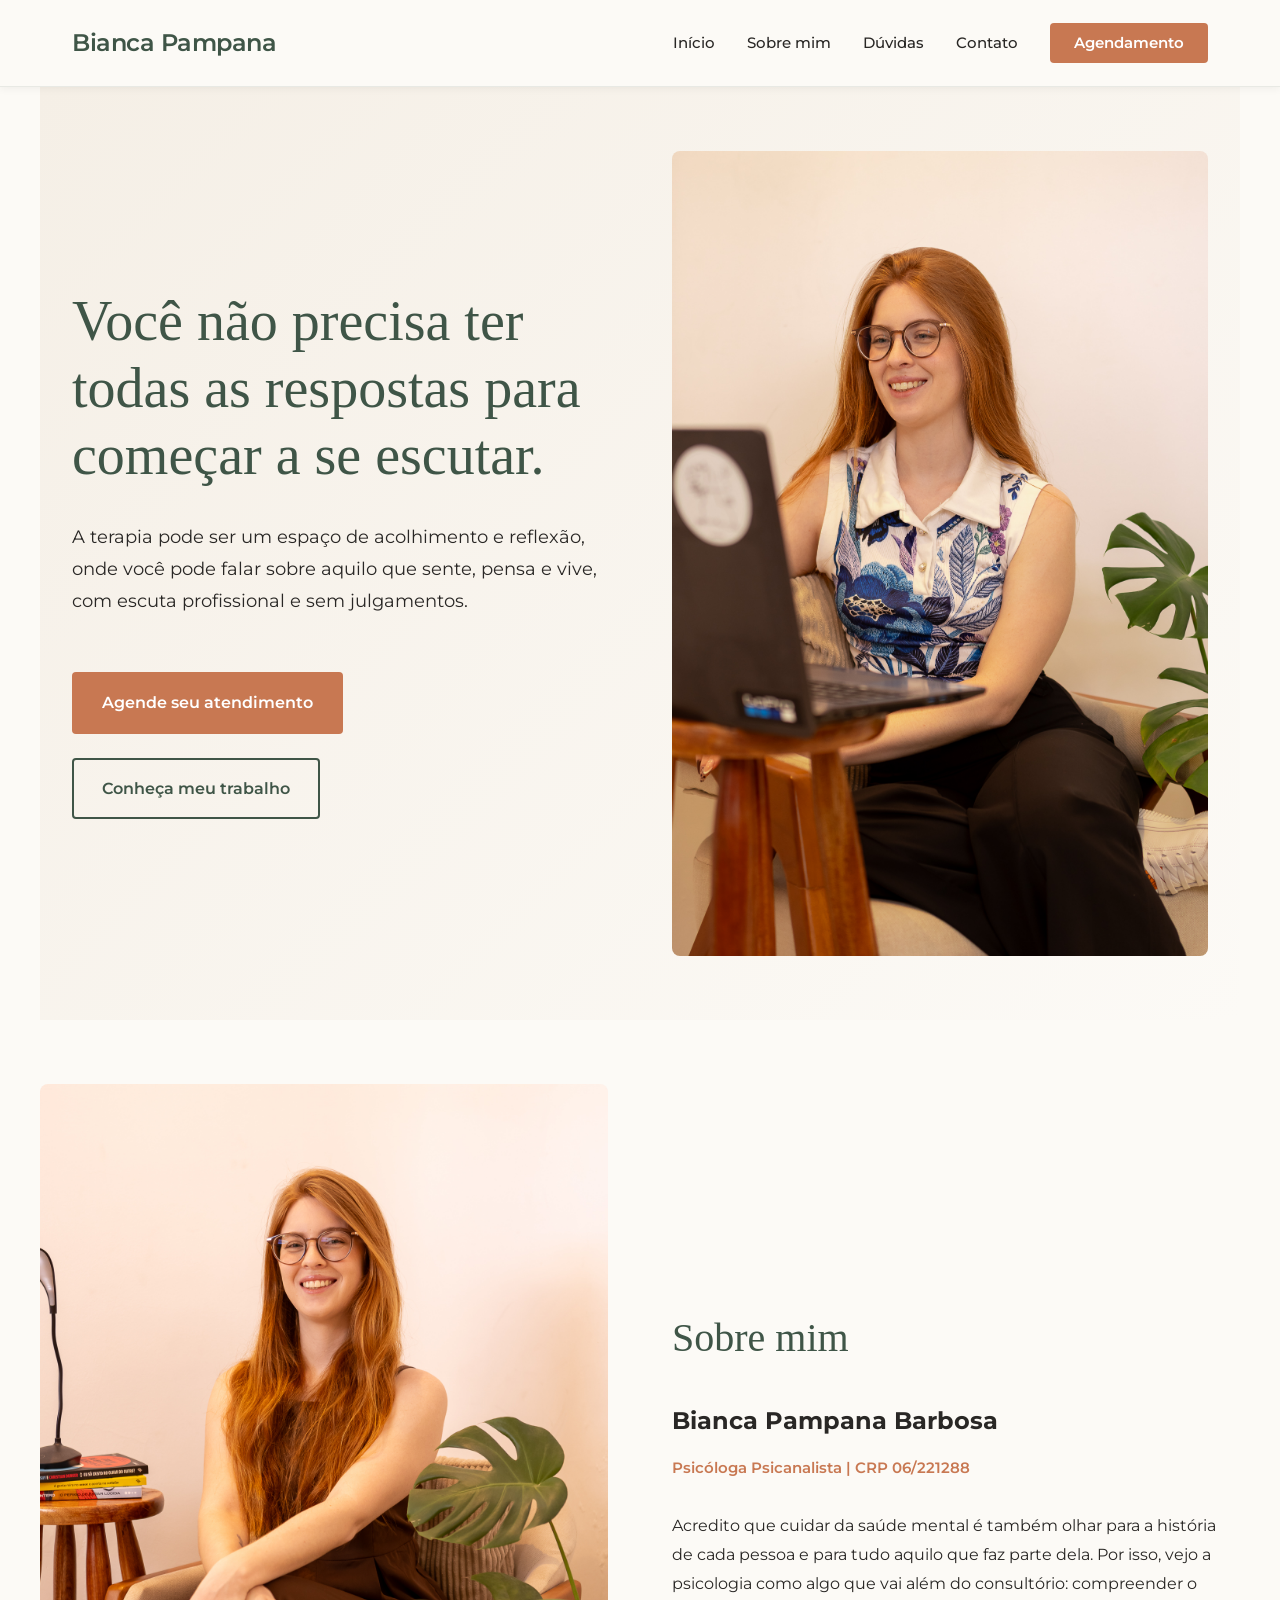
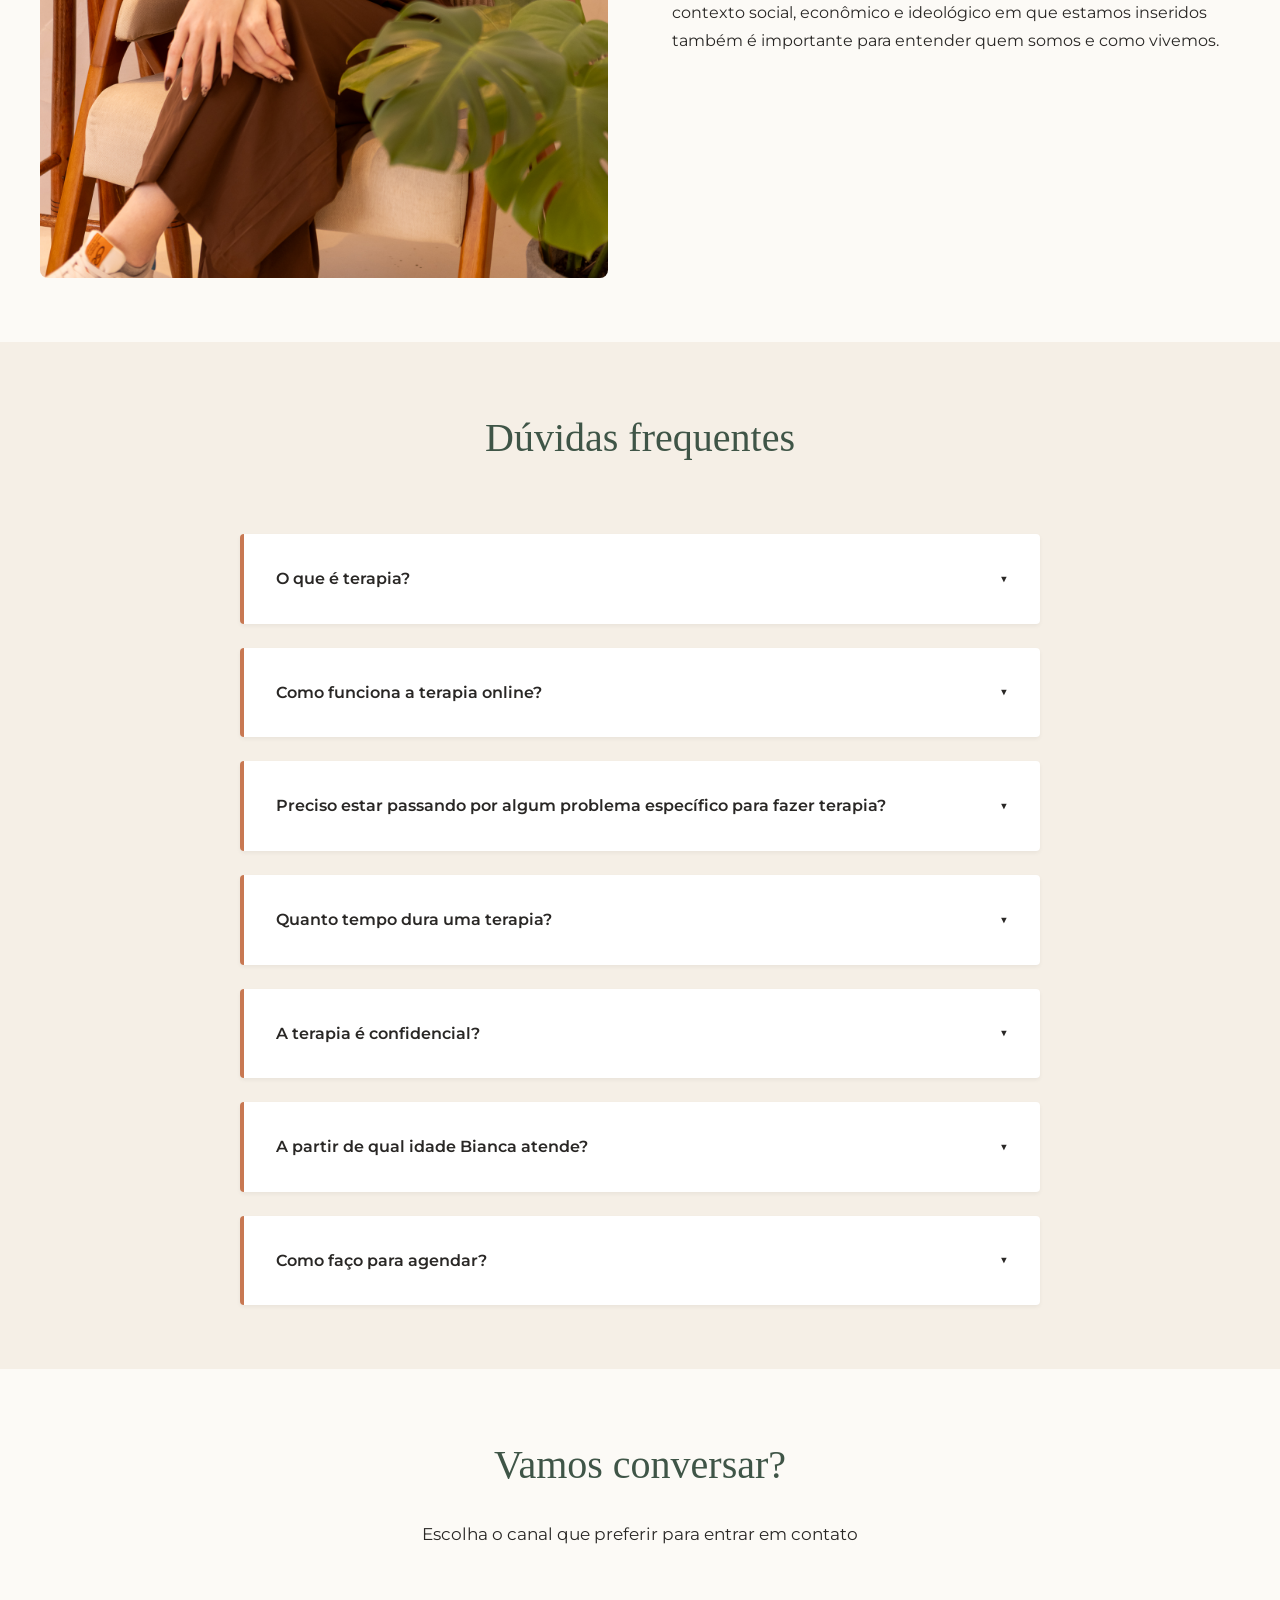
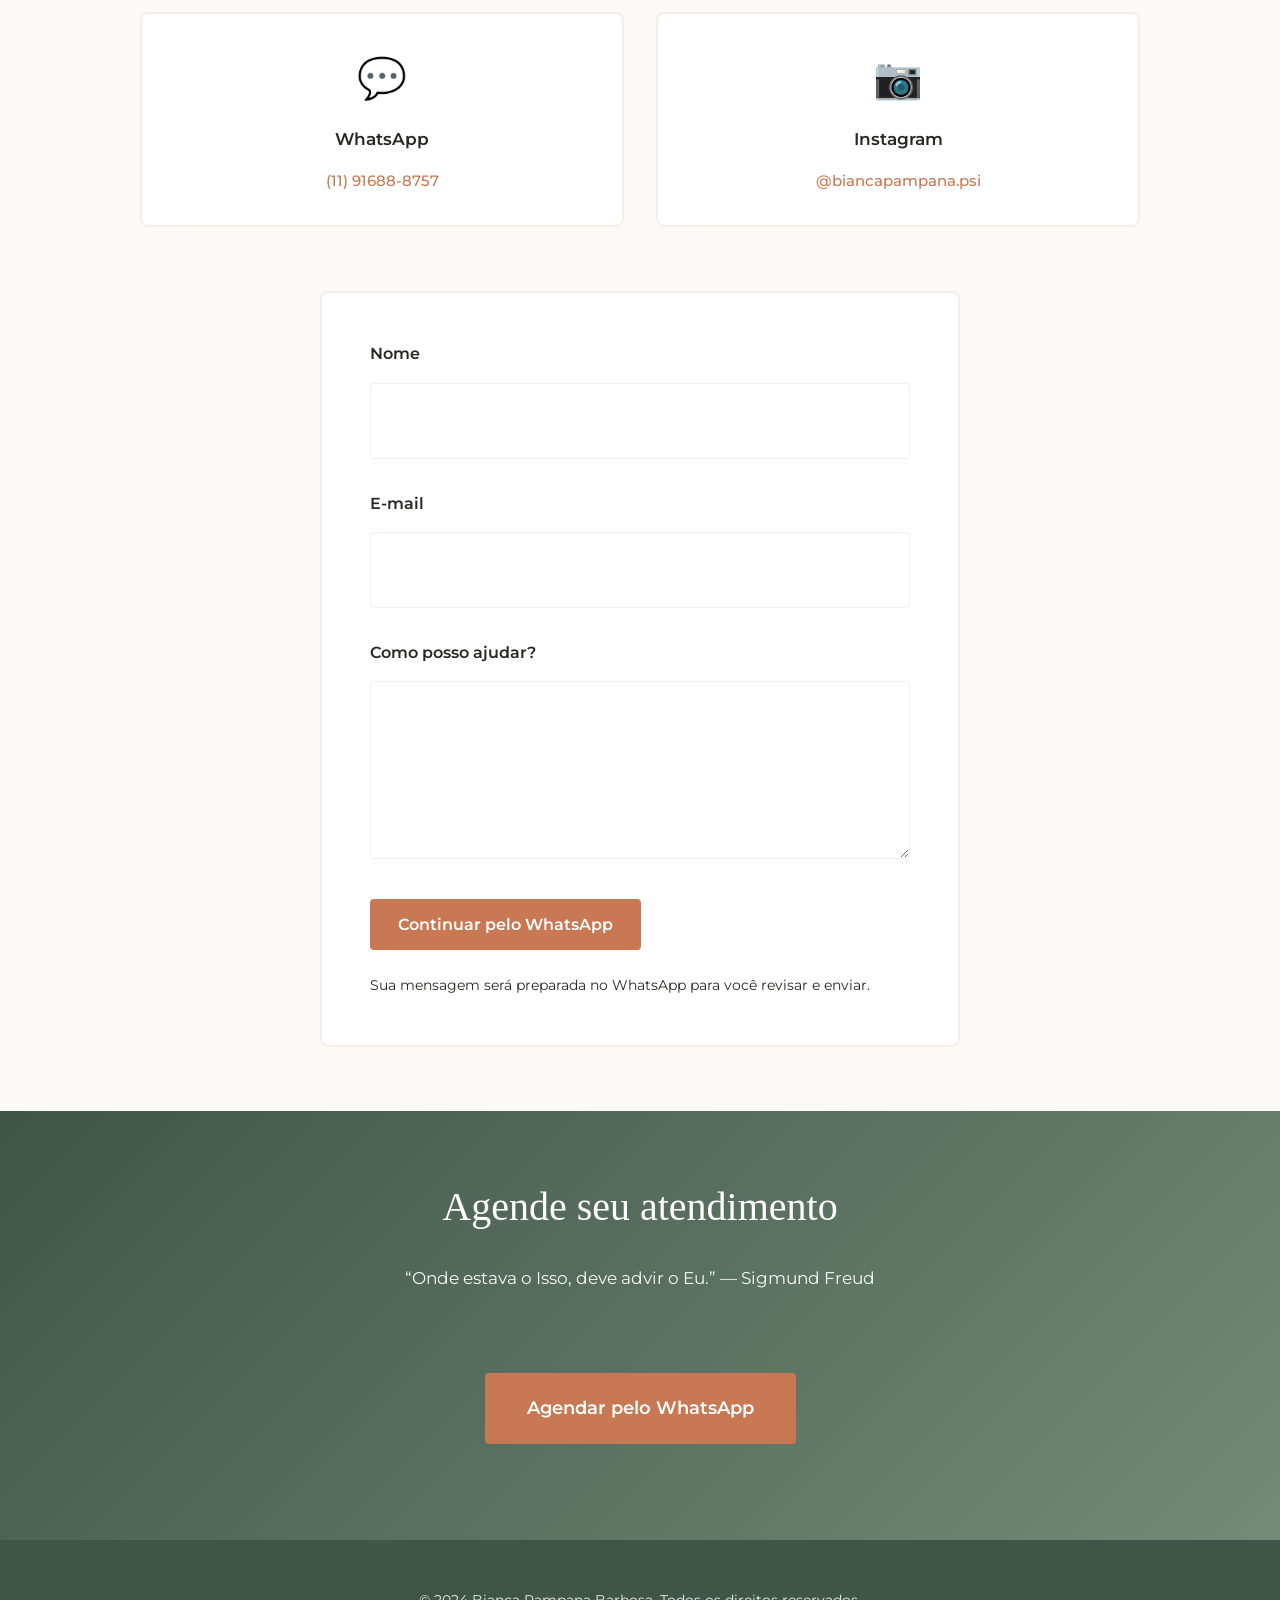
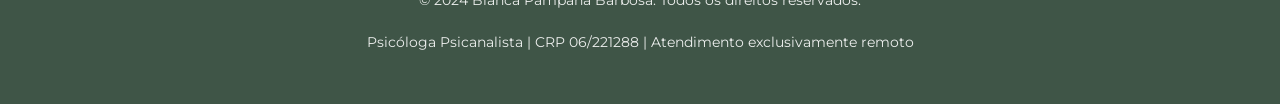
==== index.html @ 39159b58 "Coreção nome" ====
<!DOCTYPE html>
<html lang="pt-BR">
<head>
    <meta charset="UTF-8">
    <meta name="viewport" content="width=device-width, initial-scale=1.0">
    <title>Bianca Pampana - Psicóloga Psicanalista</title>
    <link href="https://fonts.googleapis.com/css2?family=Ananda+Personal+Use&family=Montserrat:wght@400;500;600;700&display=swap" rel="stylesheet">
    <link rel="stylesheet" href="estilo_v2.css">
</head>
<body>
    <header class="header">
        <nav class="navbar">
            <div class="nav-container">
                <div class="logo">
                    <span class="logo-text">Bianca Pampana</span>
                </div>
                <button class="menu-toggle" id="menuToggle" aria-label="Menu">
                    <span></span>
                    <span></span>
                    <span></span>
                </button>
                <ul class="nav-menu" id="navMenu">
                    <li><a href="#inicio" class="nav-link">Início</a></li>
                    <li><a href="#sobre" class="nav-link">Sobre mim</a></li>
                    <li><a href="#duvidas" class="nav-link">Dúvidas</a></li>
                    <li><a href="#contato" class="nav-link">Contato</a></li>
                    <li><a href="#agendamento" class="nav-link nav-link-cta">Agendamento</a></li>
                </ul>
            </div>
        </nav>
    </header>

    <main>
        <!-- Seção Home/Início -->
        <section id="inicio" class="hero">
            <div class="hero-content">
                <h1 class="hero-title">
                    Você não precisa ter todas as respostas para começar a se escutar.
                </h1>
                <p class="hero-subtitle">
                   A terapia pode ser um espaço de acolhimento e reflexão, onde você pode falar sobre aquilo que sente, pensa e vive, com escuta profissional e sem julgamentos.
                </p>
                <div class="hero-buttons">
                    <a href="#agendamento" class="btn btn-primary">Agende seu atendimento</a>
                    <a href="#sobre" class="btn btn-secondary">Conheça meu trabalho</a>
                </div>
            </div>
            <div class="hero-image">
                <img src="imagens/IMG_7908.jpg" alt="Bianca Pampana Barbosa sentada sorrindo" class="profile-photo">
            </div>
        </section>

        <!-- Seção Sobre Mim -->
        <section id="sobre" class="about">
            <div class="about-container">
                <div class="about-image">
                    <img src="imagens/IMG_7848.jpg" alt="Bianca Pampana Barbosa" class="profile-photo">
                </div>
                <div class="about-content">
                    <h2>Sobre mim</h2>
                    <div class="about-header">
                        <h3>Bianca Pampana Barbosa</h3>
                        <p class="about-subtitle">Psicóloga Psicanalista | CRP 06/221288</p>
                    </div>
                    <p class="about-description">
                        Acredito que cuidar da saúde mental é também olhar para a história de cada pessoa e para tudo aquilo que faz parte dela. Por isso, vejo a psicologia como algo que vai além do consultório: compreender o contexto social, econômico e ideológico em que estamos inseridos também é importante para entender quem somos e como vivemos.
                    </p>
                </div>
            </div>
        </section>

        <!-- Seção Dúvidas Frequentes -->
        <section id="duvidas" class="faq">
            <div class="faq-container">
                <h2>Dúvidas frequentes</h2>
                <div class="faq-content">
                    <details class="faq-item">
                        <summary>O que é terapia?</summary>
                        <p> A terapia é um espaço de escuta, acolhimento e reflexão, onde você pode falar sobre seus pensamentos, sentimentos, experiências e questões que fazem parte da sua vida.

Por meio do diálogo com um profissional de psicologia, é possível olhar para essas questões com mais atenção, compreender diferentes aspectos da própria história e construir novas formas de lidar com aquilo que está sendo vivido.  </p>
                    </details>

                    <details class="faq-item">
                        <summary>Como funciona a terapia online?</summary>
                        <p> As sessões são realizadas de maneira individual e por meio de atendimento online, proporcionando praticidade e privacidade para quem busca iniciar ou dar continuidade ao acompanhamento psicológico.</p>
                    </details>

                    <details class="faq-item">
                        <summary>Preciso estar passando por algum problema específico para fazer terapia?</summary>
                        <p>  Não. Você não precisa estar passando por um problema específico para procurar terapia.

Às vezes, sentimos que algo não está bem, mas nem sempre conseguimos explicar exatamente o que é. Em outros momentos, podemos simplesmente querer entender melhor nossos sentimentos, pensamentos, relações ou algumas situações que fazem parte da nossa vida.  </p>
                    </details>

                    <details class="faq-item">
                        <summary>Quanto tempo dura uma terapia?</summary>
                        <p> Cada sessão de atendimento psicológico tem duração média de 50 minutos. Esse tempo pode variar de acordo com as necessidades do atendimento e com o processo terapêutico de cada pessoa. </p>
                    </details>

                    <details class="faq-item">
                        <summary>A terapia é confidencial?</summary>
                        <p> Sim. A terapia é um espaço de escuta e acolhimento protegido pelo sigilo profissional. As informações compartilhadas durante os atendimentos são mantidas em confidencialidade, conforme as normas éticas da Psicologia. </p>
                    </details>

                    <details class="faq-item">
                        <summary>A partir de qual idade Bianca atende?</summary>
                        <p> O atendimento é destinado a adolescentes e adultos entre 13 e 60 anos, respeitando as necessidades, experiências e particularidades de cada pessoa.   </p>
                    </details>

                    <details class="faq-item">
                        <summary>Como faço para agendar?</summary>
                        <p>  Se você deseja iniciar o acompanhamento psicológico ou tirar alguma dúvida, o primeiro contato pode ser feito de forma simples pelos canais disponíveis:

WhatsApp: para informações e agendamento de consultas.

Instagram: um espaço para conhecer mais sobre o trabalho da profissional e entrar em contato por mensagem.

E-mail: canal disponível para dúvidas e orientações sobre o atendimento. </p>
                    </details>
                </div>
            </div>
        </section>

        <!-- Seção Contato -->
        <section id="contato" class="contact">
            <div class="contact-container">
                <h2>Vamos conversar?</h2>
                <p class="contact-subtitle">Escolha o canal que preferir para entrar em contato</p>
                <div class="contact-channels">
                    <a href="https://wa.me/5511916888757" class="contact-btn whatsapp" target="_blank" rel="noopener noreferrer">
                        <span class="channel-icon">💬</span>
                        <span class="channel-label">WhatsApp</span>
                        <span class="channel-info">(11) 91688-8757</span>
                    </a>
                    <a href="https://www.instagram.com/biancapampana.psi?utm_source=ig_web_button_share_sheet&igsi=ZDNlZDc0MzIxNw==" class="contact-btn instagram" target="_blank" rel="noopener noreferrer">
                        <span class="channel-icon">📷</span>
                        <span class="channel-label">Instagram</span>
                        <span class="channel-info">@biancapampana.psi</span>
                    </a>
                </div>
                <form id="form-contato" class="contact-form">
                    <div class="contact-form-field">
                        <label for="nome-contato">Nome</label>
                        <input type="text" id="nome-contato" name="nome" autocomplete="name" required>
                    </div>
                    <div class="contact-form-field">
                        <label for="email-contato">E-mail</label>
                        <input type="email" id="email-contato" name="email" autocomplete="email" required>
                    </div>
                    <div class="contact-form-field">
                        <label for="mensagem-contato">Como posso ajudar?</label>
                        <textarea id="mensagem-contato" name="mensagem" rows="5" required></textarea>
                    </div>
                    <button type="submit" class="btn btn-primary">Continuar pelo WhatsApp</button>
                    <p class="contact-form-note">Sua mensagem será preparada no WhatsApp para você revisar e enviar.</p>
                </form>
            </div>
        </section>

        <!-- Seção Agendamento -->
        <section id="agendamento" class="booking">
            <div class="booking-container">
                <h2>Agende seu atendimento</h2>
                <p class="booking-text">
                  “Onde estava o Isso, deve advir o Eu.”

— Sigmund Freud
                </p>
                <a href="https://wa.me/5511916888757" class="btn btn-primary btn-large" target="_blank" rel="noopener noreferrer">
                    Agendar pelo WhatsApp
                </a>
               
            </div>
        </section>
    </main>

    <footer class="footer">
        <div class="footer-content">
            <p>&copy; 2024 Bianca Pampana Barbosa. 
                Todos os direitos reservados.</p>
            <p>Psicóloga Psicanalista | CRP 06/221288 | Atendimento exclusivamente remoto</p>
        </div>
    </footer>

    <script>
        // Menu toggle para mobile
        const menuToggle = document.getElementById('menuToggle');
        const navMenu = document.getElementById('navMenu');

        menuToggle.addEventListener('click', function() {
            navMenu.classList.toggle('active');
            this.classList.toggle('active');
        });

        // Fechar menu ao clicar em um link
        const navLinks = document.querySelectorAll('.nav-link');
        navLinks.forEach(link => {
            link.addEventListener('click', function() {
                navMenu.classList.remove('active');
                menuToggle.classList.remove('active');
            });
        });

        document.getElementById('form-contato').addEventListener('submit', function(event) {
            event.preventDefault();
            const formData = new FormData(this);
            const message = `Olá, meu nome é ${formData.get('nome')}. Meu e-mail é ${formData.get('email')}.\n\n${formData.get('mensagem')}`;
            window.open(`https://wa.me/5511916888757?text=${encodeURIComponent(message)}`, '_blank', 'noopener,noreferrer');
        });

        // Smooth scroll
        document.querySelectorAll('a[href^="#"]').forEach(anchor => {
            anchor.addEventListener('click', function (e) {
                e.preventDefault();
                const target = document.querySelector(this.getAttribute('href'));
                if (target) {
                    target.scrollIntoView({
                        behavior: 'smooth',
                        block: 'start'
                    });
                }
            });
        });
    </script>
</body>
</html>
---- estilo_v2.css ----
/* ===================================
   VARIÁVEIS DE COR E TIPOGRAFIA
   =================================== */

:root {
    /* Cores da paleta */
    --color-green-dark: #3F5547;
    --color-green-light: #758B78;
    --color-brown: #6B4F3A;
    --color-terracota: #C87852;
    --color-cream: #F5EFE6;
    --color-off-white: #FCFAF6;
    --color-text-dark: #292725;

    /* Tipografia */
    --font-display: 'Ananda Personal Use', cursive;
    --font-body: 'Montserrat', sans-serif;

    /* Espaçamento */
    --spacing-xs: 0.5rem;
    --spacing-sm: 1rem;
    --spacing-md: 1.5rem;
    --spacing-lg: 2rem;
    --spacing-xl: 3rem;
    --spacing-2xl: 4rem;

    /* Breakpoints */
    --mobile: 480px;
    --tablet: 768px;
    --desktop: 1024px;
}

/* ===================================
   RESET E BASE
   =================================== */

* {
    margin: 0;
    padding: 0;
    box-sizing: border-box;
}

html {
    scroll-behavior: smooth;
}

body {
    font-family: var(--font-body);
    color: var(--color-text-dark);
    background-color: var(--color-off-white);
    line-height: 1.6;
}

/* ===================================
   HEADER E NAVEGAÇÃO
   =================================== */

.header {
    position: sticky;
    top: 0;
    z-index: 1000;
    background-color: var(--color-off-white);
    border-bottom: 1px solid rgba(63, 85, 71, 0.1);
    box-shadow: 0 2px 8px rgba(0, 0, 0, 0.05);
}

.navbar {
    padding: var(--spacing-md) 0;
}

.nav-container {
    max-width: 1200px;
    margin: 0 auto;
    padding: 0 var(--spacing-lg);
    display: flex;
    justify-content: space-between;
    align-items: center;
}

.logo {
    flex-shrink: 0;
}

.logo-text {
    font-size: 1.5rem;
    font-weight: 600;
    color: var(--color-green-dark);
    font-family: var(--font-body);
    letter-spacing: -0.5px;
}

.nav-menu {
    display: flex;
    list-style: none;
    gap: var(--spacing-lg);
    align-items: center;
}

.nav-link {
    text-decoration: none;
    color: var(--color-text-dark);
    font-size: 0.95rem;
    font-weight: 500;
    transition: color 0.3s ease;
    position: relative;
}

.nav-link:hover {
    color: var(--color-terracota);
}

.nav-link::after {
    content: '';
    position: absolute;
    bottom: -4px;
    left: 0;
    width: 0;
    height: 2px;
    background-color: var(--color-terracota);
    transition: width 0.3s ease;
}

.nav-link:hover::after {
    width: 100%;
}

.nav-link-cta {
    background-color: var(--color-terracota);
    color: white;
    padding: 0.65rem 1.5rem;
    border-radius: 4px;
    font-weight: 600;
}

.nav-link-cta:hover {
    color: white;
    background-color: #B86940;
}

.nav-link-cta::after {
    display: none;
}

.menu-toggle {
    display: none;
    flex-direction: column;
    background: none;
    border: none;
    cursor: pointer;
    padding: var(--spacing-sm);
}

.menu-toggle span {
    width: 25px;
    height: 3px;
    background-color: var(--color-text-dark);
    margin: 4px 0;
    transition: all 0.3s ease;
    border-radius: 2px;
}

/* ===================================
   RESPONSIVO MOBILE
   =================================== */

@media (max-width: 768px) {
    .menu-toggle {
        display: flex;
    }

    .menu-toggle.active span:nth-child(1) {
        transform: rotate(45deg) translate(8px, 8px);
    }

    .menu-toggle.active span:nth-child(2) {
        opacity: 0;
    }

    .menu-toggle.active span:nth-child(3) {
        transform: rotate(-45deg) translate(7px, -7px);
    }

    .nav-menu {
        position: absolute;
        top: 60px;
        left: 0;
        right: 0;
        flex-direction: column;
        background-color: var(--color-off-white);
        border-bottom: 1px solid rgba(63, 85, 71, 0.1);
        gap: 0;
        max-height: 0;
        overflow: hidden;
        transition: max-height 0.3s ease;
    }

    .nav-menu.active {
        max-height: 300px;
    }

    .nav-menu li {
        width: 100%;
    }

    .nav-link {
        display: block;
        padding: var(--spacing-md) var(--spacing-lg);
        border-bottom: 1px solid rgba(63, 85, 71, 0.05);
    }

    .nav-link-cta {
        margin: var(--spacing-md) var(--spacing-lg);
        text-align: center;
    }
}

/* ===================================
   MAIN E SEÇÕES
   =================================== */

main {
    overflow-x: hidden;
}

section {
    scroll-margin-top: 70px;
}

/* ===================================
   SEÇÃO HERO
   =================================== */

.hero {
    background: linear-gradient(135deg, var(--color-cream) 0%, var(--color-off-white) 100%);
    padding: var(--spacing-2xl) var(--spacing-lg);
    max-width: 1200px;
    margin: 0 auto;
    display: grid;
    grid-template-columns: 1fr 1fr;
    gap: var(--spacing-2xl);
    align-items: center;
    min-height: 600px;
}

.hero-content {
    display: flex;
    flex-direction: column;
    gap: var(--spacing-lg);
}

.hero-title {
    font-family: var(--font-display);
    font-size: 3.5rem;
    color: var(--color-green-dark);
    line-height: 1.2;
    font-weight: 400;
}

.hero-subtitle {
    font-size: 1.1rem;
    color: var(--color-text-dark);
    line-height: 1.8;
}

.hero-buttons {
    display: flex;
    gap: var(--spacing-md);
    flex-wrap: wrap;
    margin-top: var(--spacing-md);
}

.hero-image {
    display: flex;
    align-items: center;
    justify-content: center;
    background-color: var(--color-cream);
    border-radius: 8px;
    min-height: 400px;
    overflow: hidden;
}

.profile-photo {
    width: 100%;
    height: 100%;
    object-fit: cover;
}

/* ===================================
   BOTÕES
   =================================== */

.btn {
    display: inline-block;
    padding: 1rem 1.75rem;
    text-decoration: none;
    border-radius: 4px;
    font-weight: 600;
    transition: all 0.3s ease;
    border: 2px solid transparent;
    text-align: center;
    cursor: pointer;
    font-size: 1rem;
    font-family: var(--font-body);
}

.btn-primary {
    background-color: var(--color-terracota);
    color: white;
}

.btn-primary:hover {
    background-color: #B86940;
    transform: translateY(-2px);
}

.btn-secondary {
    background-color: transparent;
    color: var(--color-green-dark);
    border-color: var(--color-green-dark);
}

.btn-secondary:hover {
    background-color: var(--color-green-dark);
    color: white;
}

.btn-large {
    padding: 1.2rem 2.5rem;
    font-size: 1.1rem;
}

/* ===================================
   SEÇÃO SOBRE MIM
   =================================== */

.about {
    padding: var(--spacing-2xl) var(--spacing-lg);
    background-color: var(--color-off-white);
}

.about-container {
    max-width: 1200px;
    margin: 0 auto;
    display: grid;
    grid-template-columns: 1fr 1fr;
    gap: var(--spacing-2xl);
    align-items: center;
}

.about-image {
    display: flex;
    align-items: center;
    justify-content: center;
    background-color: var(--color-cream);
    border-radius: 8px;
    min-height: 350px;
    overflow: hidden;
}

.about-content h2 {
    font-family: var(--font-display);
    font-size: 2.5rem;
    color: var(--color-green-dark);
    margin-bottom: var(--spacing-lg);
    font-weight: 400;
}

.about-header {
    margin-bottom: var(--spacing-lg);
}

.about-header h3 {
    font-size: 1.5rem;
    color: var(--color-text-dark);
    margin-bottom: var(--spacing-sm);
}

.about-subtitle {
    color: var(--color-terracota);
    font-weight: 600;
    font-size: 0.95rem;
}

.about-description {
    color: var(--color-text-dark);
    line-height: 1.8;
    font-size: 1rem;
}

/* ===================================
   SEÇÃO FAQ
   =================================== */

.faq {
    padding: var(--spacing-2xl) var(--spacing-lg);
    background-color: var(--color-cream);
}

.faq-container {
    max-width: 800px;
    margin: 0 auto;
}

.faq-container h2 {
    font-family: var(--font-display);
    font-size: 2.5rem;
    color: var(--color-green-dark);
    margin-bottom: var(--spacing-2xl);
    text-align: center;
    font-weight: 400;
}

.faq-content {
    display: flex;
    flex-direction: column;
    gap: var(--spacing-md);
}

.faq-item {
    background-color: white;
    border-left: 4px solid var(--color-terracota);
    border-radius: 4px;
    overflow: hidden;
    box-shadow: 0 2px 4px rgba(0, 0, 0, 0.05);
}

.faq-item summary {
    padding: var(--spacing-lg);
    cursor: pointer;
    font-weight: 600;
    color: var(--color-text-dark);
    display: flex;
    justify-content: space-between;
    align-items: center;
    transition: background-color 0.3s ease;
}

.faq-item summary:hover {
    background-color: var(--color-cream);
}

.faq-item summary::after {
    content: '▼';
    font-size: 0.8rem;
    transition: transform 0.3s ease;
}

.faq-item[open] summary::after {
    transform: rotate(180deg);
}

.faq-item p {
    padding: 0 var(--spacing-lg) var(--spacing-lg);
    color: var(--color-text-dark);
    line-height: 1.8;
}

/* ===================================
   SEÇÃO CONTATO
   =================================== */

.contact {
    padding: var(--spacing-2xl) var(--spacing-lg);
    background-color: var(--color-off-white);
}

.contact-container {
    max-width: 1000px;
    margin: 0 auto;
    text-align: center;
}

.contact-container h2 {
    font-family: var(--font-display);
    font-size: 2.5rem;
    color: var(--color-green-dark);
    margin-bottom: var(--spacing-md);
    font-weight: 400;
}

.contact-subtitle {
    font-size: 1.05rem;
    color: var(--color-text-dark);
    margin-bottom: var(--spacing-2xl);
}

.contact-channels {
    display: grid;
    grid-template-columns: repeat(auto-fit, minmax(250px, 1fr));
    gap: var(--spacing-lg);
    margin-top: var(--spacing-xl);
}

.contact-btn {
    background-color: white;
    border: 2px solid var(--color-cream);
    padding: var(--spacing-lg);
    border-radius: 8px;
    text-decoration: none;
    display: flex;
    flex-direction: column;
    gap: var(--spacing-sm);
    align-items: center;
    transition: all 0.3s ease;
}

.contact-btn:hover {
    border-color: var(--color-terracota);
    transform: translateY(-4px);
    box-shadow: 0 8px 16px rgba(200, 120, 82, 0.1);
}

.channel-icon {
    font-size: 2.5rem;
}

.channel-label {
    font-weight: 600;
    color: var(--color-text-dark);
    font-size: 1.05rem;
}

.channel-info {
    color: var(--color-terracota);
    font-weight: 500;
    font-size: 0.95rem;
}

.contact-form {
    max-width: 640px;
    margin: var(--spacing-2xl) auto 0;
    padding: var(--spacing-xl);
    background-color: white;
    border: 2px solid var(--color-cream);
    border-radius: 8px;
    text-align: left;
}

.contact-form-field {
    margin-bottom: var(--spacing-lg);
}

.contact-form-field label {
    display: block;
    margin-bottom: var(--spacing-sm);
    color: var(--color-text-dark);
    font-weight: 600;
}

.contact-form-field input,
.contact-form-field textarea {
    width: 100%;
    padding: var(--spacing-md);
    border: 1px solid var(--color-cream);
    border-radius: 4px;
    color: var(--color-text-dark);
    font: inherit;
}

.contact-form-field textarea {
    resize: vertical;
}

.contact-form-field input:focus,
.contact-form-field textarea:focus {
    outline: 2px solid var(--color-terracota);
    outline-offset: 2px;
}

.contact-form .btn {
    border: 0;
    cursor: pointer;
}

.contact-form-note {
    margin-top: var(--spacing-md);
    color: var(--color-text-dark);
    font-size: 0.9rem;
}

/* ===================================
   SEÇÃO AGENDAMENTO
   =================================== */

.booking {
    padding: var(--spacing-2xl) var(--spacing-lg);
    background: linear-gradient(135deg, var(--color-green-dark) 0%, var(--color-green-light) 100%);
    color: white;
}

.booking-container {
    max-width: 800px;
    margin: 0 auto;
    text-align: center;
}

.booking-container h2 {
    font-family: var(--font-display);
    font-size: 2.5rem;
    color: white;
    margin-bottom: var(--spacing-md);
    font-weight: 400;
}

.booking-text {
    font-size: 1.05rem;
    color: rgba(255, 255, 255, 0.95);
    margin-bottom: var(--spacing-xl);
    line-height: 1.8;
}

.booking-container .btn-primary {
    margin: var(--spacing-lg) 0;
}

.booking-channels {
    margin-top: var(--spacing-2xl);
    padding-top: var(--spacing-xl);
    border-top: 1px solid rgba(255, 255, 255, 0.2);
}

.booking-channels h3 {
    font-size: 0.95rem;
    color: rgba(255, 255, 255, 0.85);
    margin-bottom: var(--spacing-lg);
    text-transform: uppercase;
    letter-spacing: 1px;
}

.booking-contacts {
    display: flex;
    flex-direction: column;
    gap: var(--spacing-md);
}

.booking-contacts a {
    color: white;
    text-decoration: none;
    font-weight: 500;
    transition: opacity 0.3s ease;
}

.booking-contacts a:hover {
    opacity: 0.8;
    text-decoration: underline;
}

/* ===================================
   FOOTER
   =================================== */

.footer {
    background-color: var(--color-green-dark);
    color: white;
    padding: var(--spacing-xl) var(--spacing-lg);
}

.footer-content {
    max-width: 1200px;
    margin: 0 auto;
    text-align: center;
}

.footer-content p {
    font-size: 0.9rem;
    line-height: 1.8;
    opacity: 0.9;
}

.footer-content p + p {
    margin-top: var(--spacing-sm);
}

/* ===================================
   RESPONSIVIDADE
   =================================== */

@media (max-width: 768px) {
    :root {
        --spacing-2xl: 2.5rem;
        --spacing-xl: 1.5rem;
    }

    .hero {
        grid-template-columns: 1fr;
        min-height: auto;
        gap: var(--spacing-lg);
        padding: var(--spacing-xl) var(--spacing-md);
    }

    .hero-title {
        font-size: 2rem;
    }

    .hero-image {
        min-height: 300px;
        order: -1;
    }

    .hero-buttons {
        flex-direction: column;
    }

    .btn {
        width: 100%;
    }

    .about-container {
        grid-template-columns: 1fr;
        gap: var(--spacing-lg);
    }

    .about-image {
        order: -1;
        min-height: 300px;
    }

    .about-content h2 {
        font-size: 2rem;
    }

    .contact-channels {
        grid-template-columns: 1fr;
    }

    .hero-title,
    .about-content h2,
    .faq-container h2,
    .contact-container h2,
    .booking-container h2 {
        font-size: 2rem;
    }

    .faq {
        padding: var(--spacing-xl) var(--spacing-md);
    }

    .contact {
        padding: var(--spacing-xl) var(--spacing-md);
    }

    .booking {
        padding: var(--spacing-xl) var(--spacing-md);
    }

    .nav-container {
        padding: 0 var(--spacing-md);
    }
}

@media (max-width: 480px) {
    .hero-title {
        font-size: 1.75rem;
    }

    .about-content h2,
    .faq-container h2,
    .contact-container h2,
    .booking-container h2 {
        font-size: 1.5rem;
    }

    .hero-subtitle,
    .booking-text,
    .contact-subtitle {
        font-size: 1rem;
    }

    .faq-item summary {
        padding: var(--spacing-md);
    }

    .faq-item p {
        padding: 0 var(--spacing-md) var(--spacing-md);
    }

    .contact-btn {
        padding: var(--spacing-md);
    }

    .channel-icon {
        font-size: 2rem;
    }
}
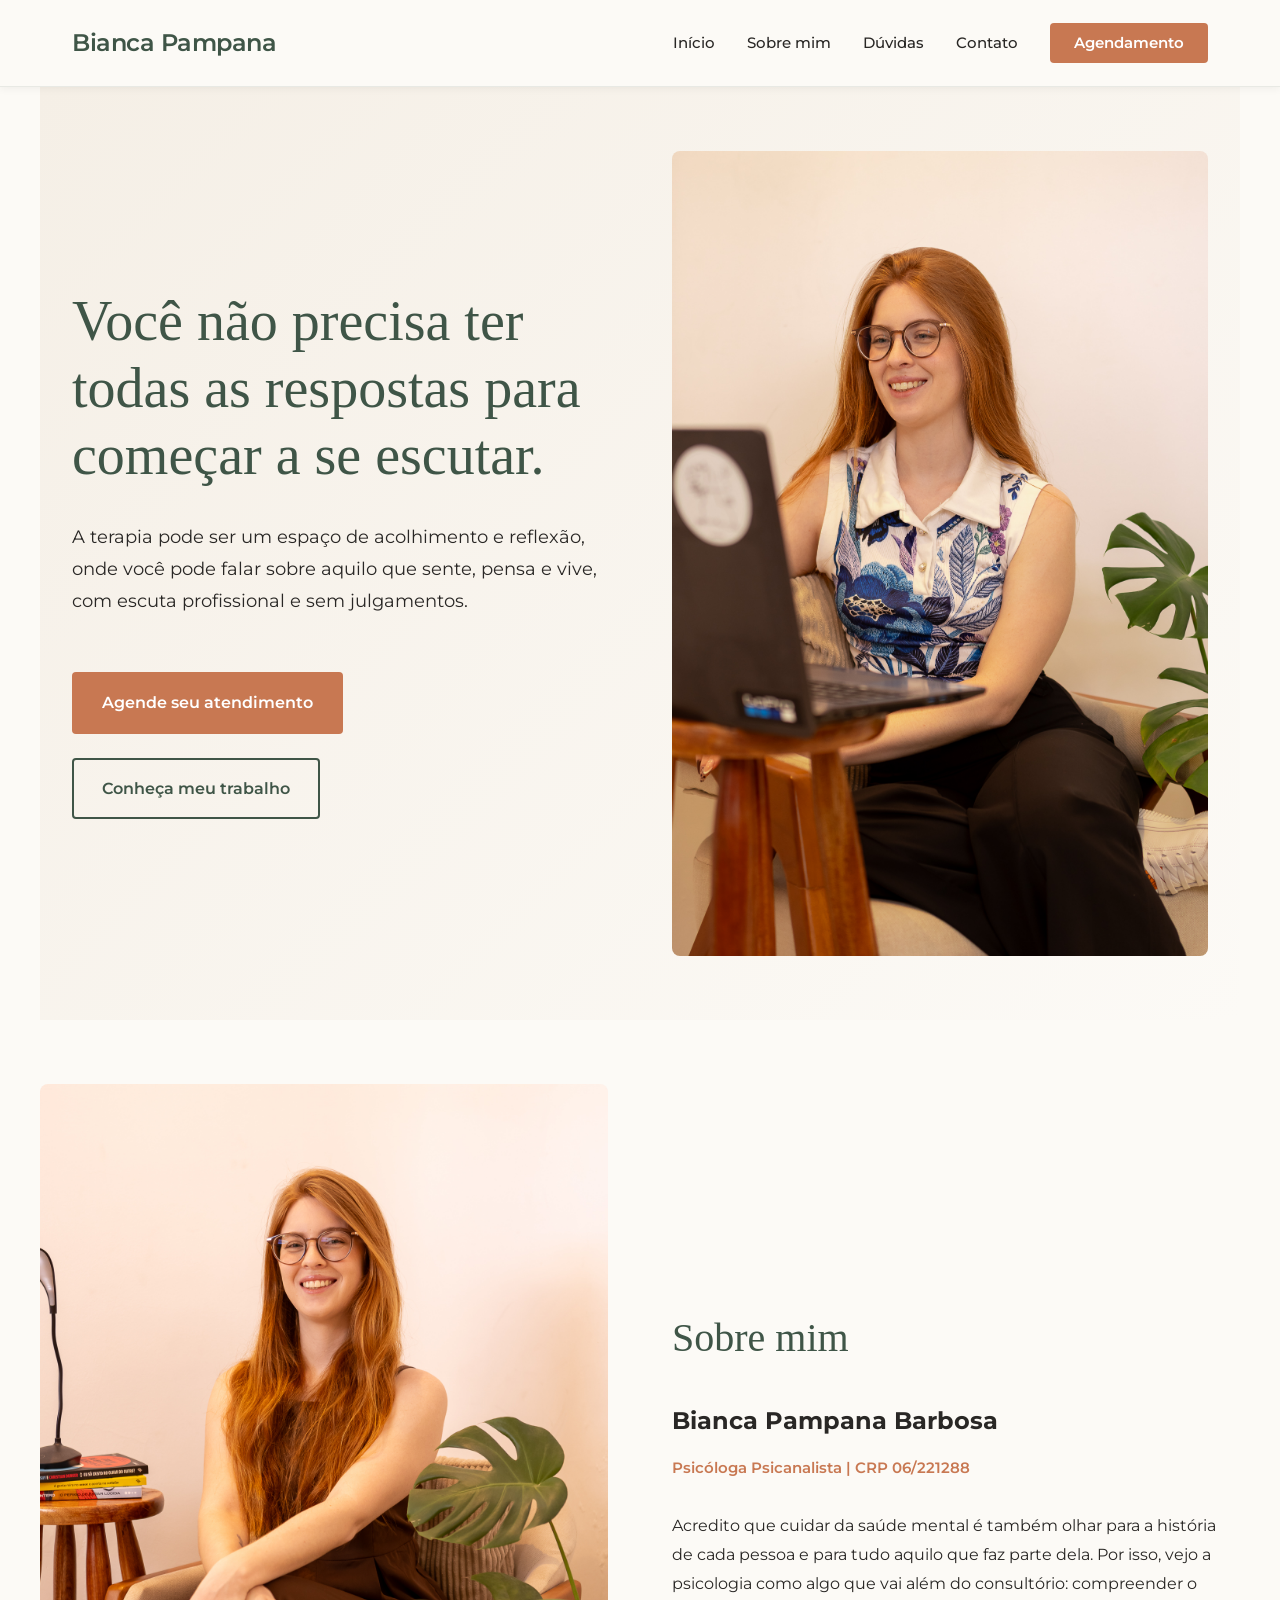
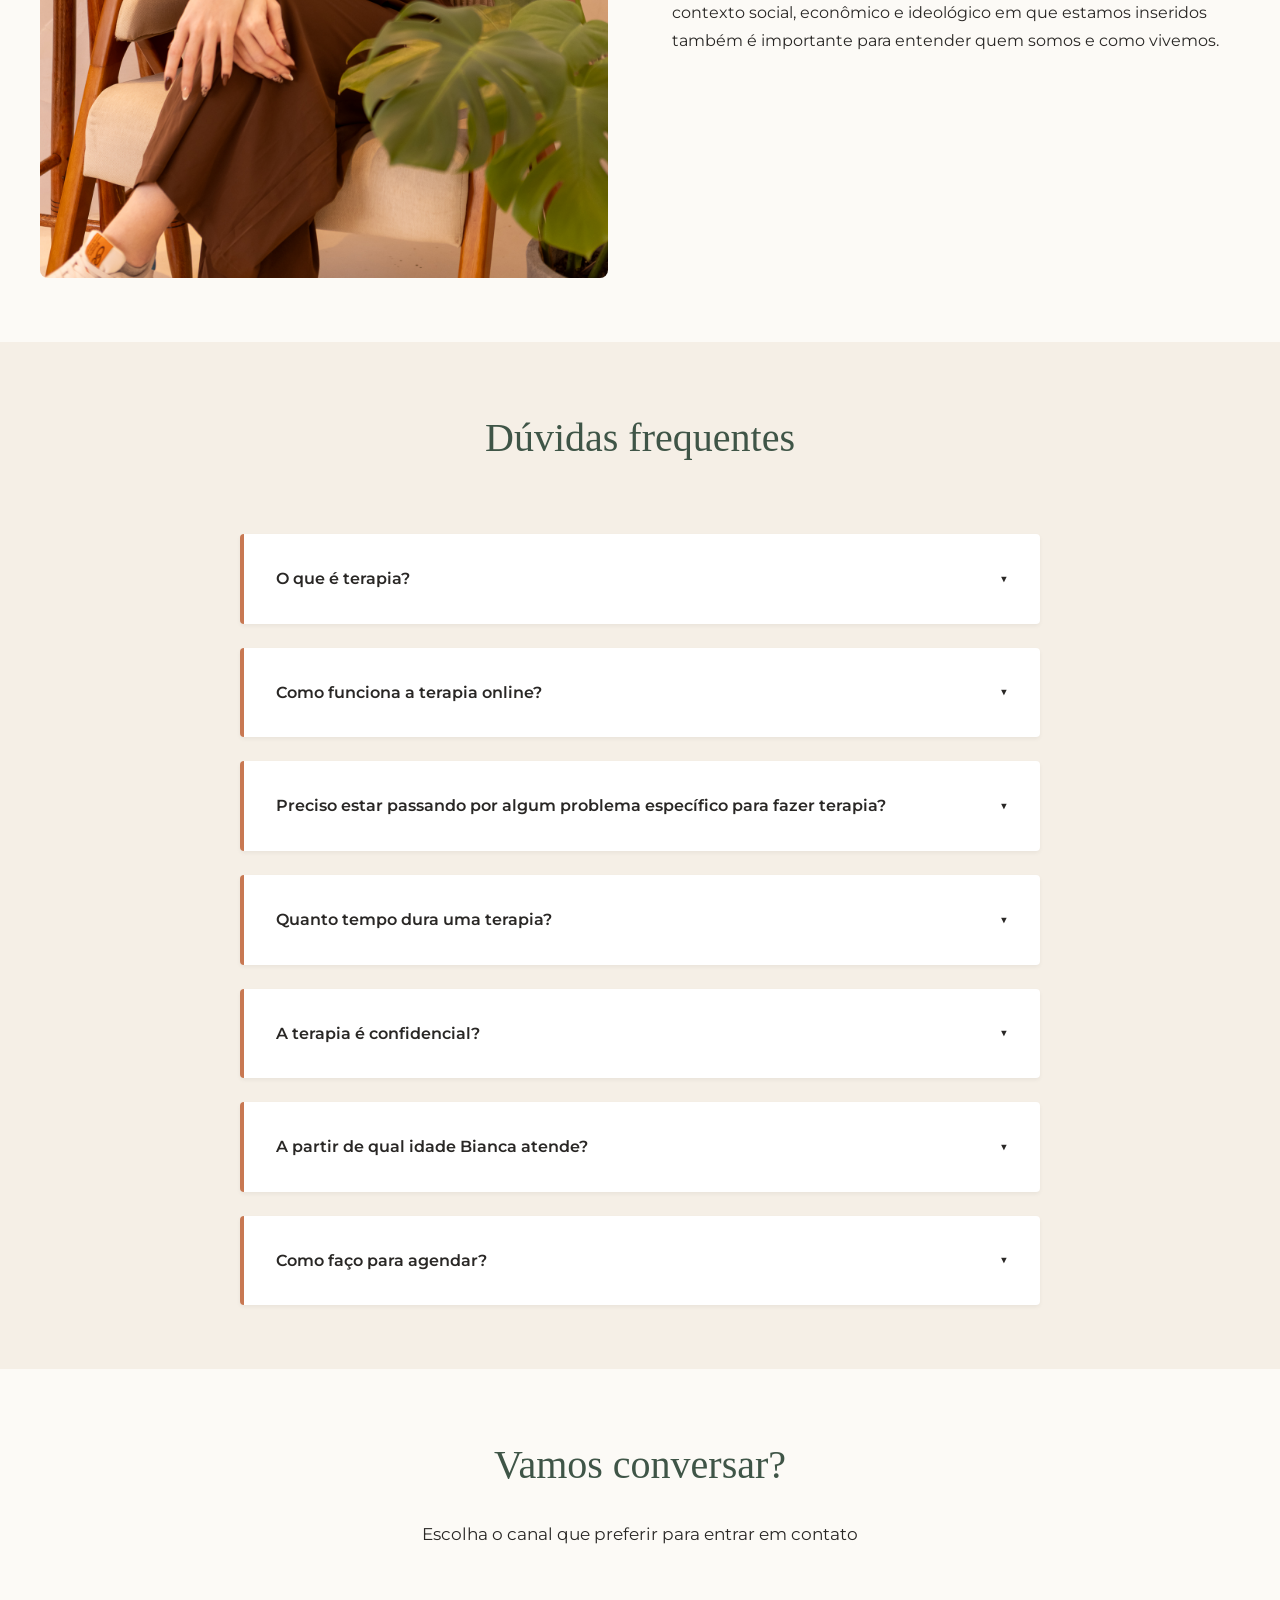
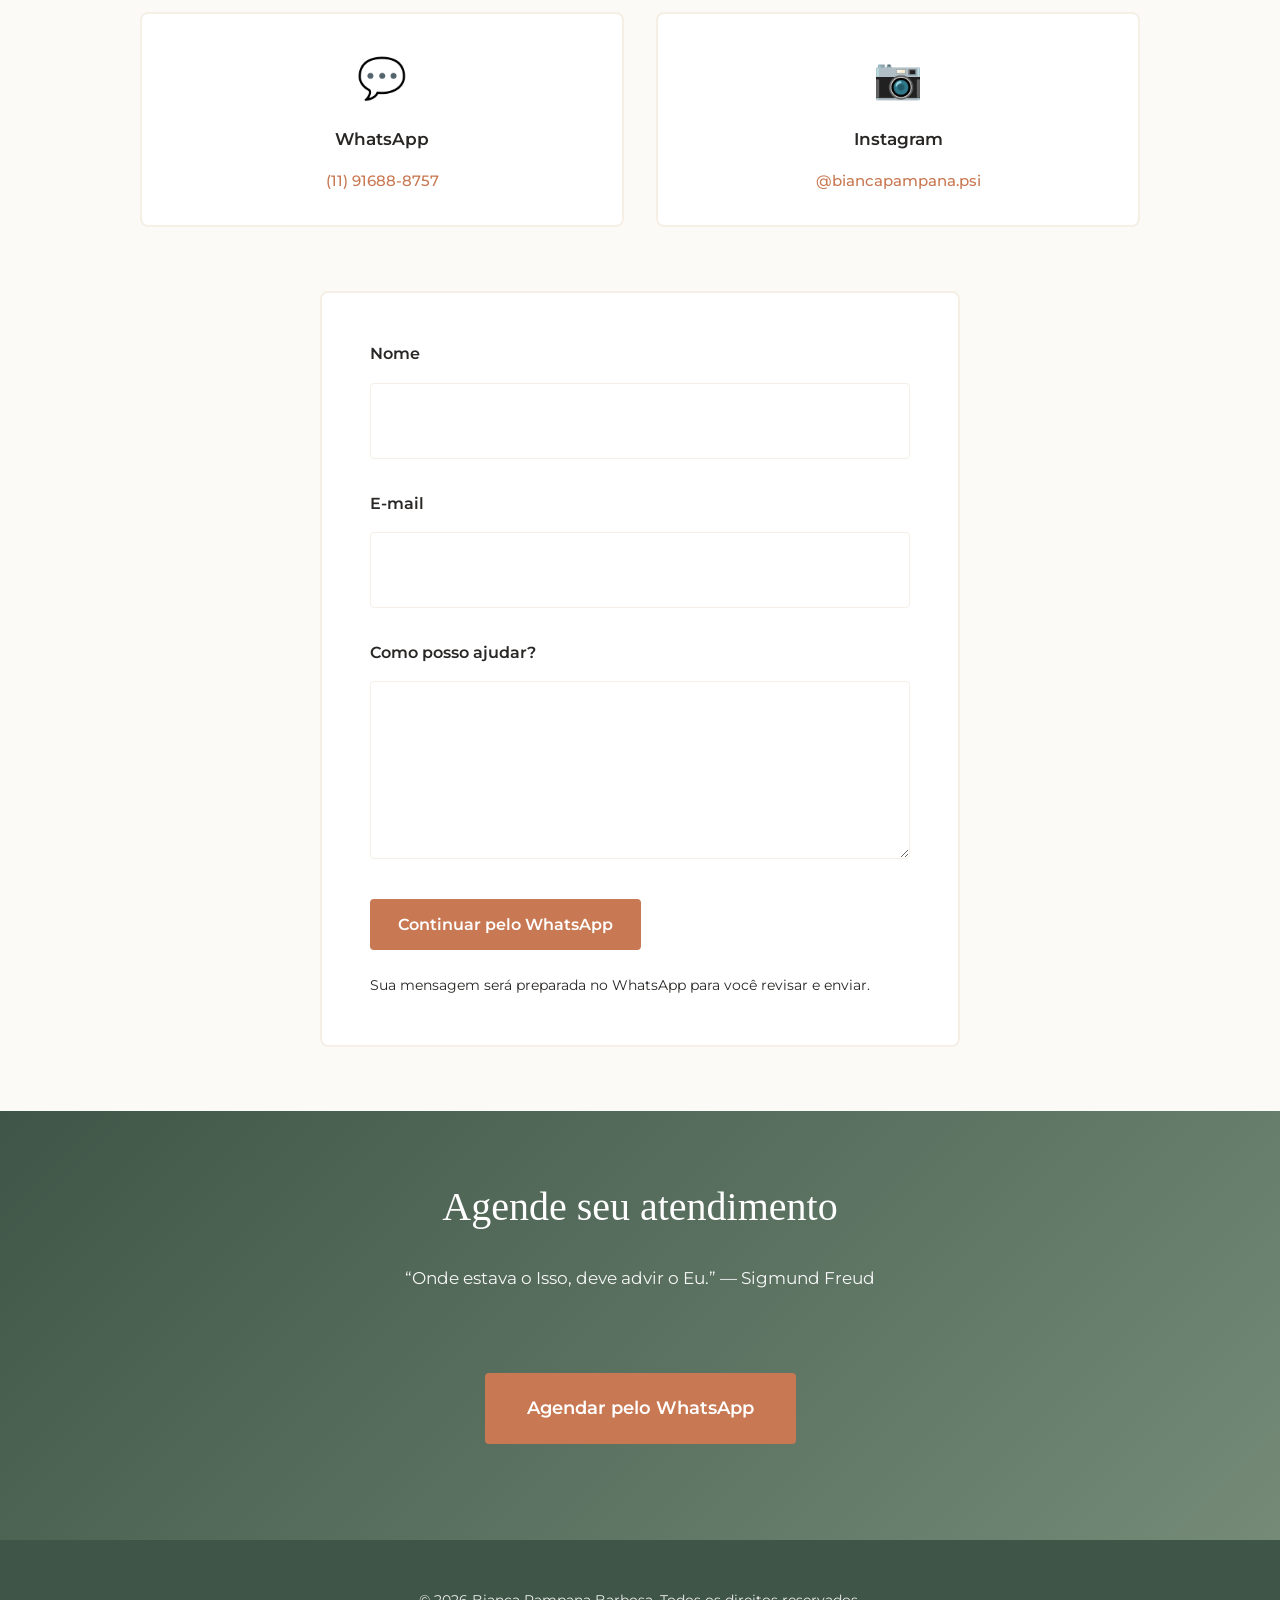
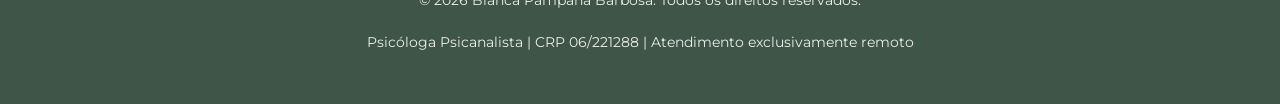
==== commit de6a67a3: "correcoes 1" ====
--- a/index.html
+++ b/index.html
@@ -115,8 +115,7 @@
 WhatsApp: para informações e agendamento de consultas.
 
 Instagram: um espaço para conhecer mais sobre o trabalho da profissional e entrar em contato por mensagem.
-
-E-mail: canal disponível para dúvidas e orientações sobre o atendimento. </p>
+</p>
                     </details>
                 </div>
             </div>
@@ -177,7 +176,7 @@
 
     <footer class="footer">
         <div class="footer-content">
-            <p>&copy; 2024 Bianca Pampana Barbosa. 
+            <p>&copy; 2026 Bianca Pampana Barbosa. 
                 Todos os direitos reservados.</p>
             <p>Psicóloga Psicanalista | CRP 06/221288 | Atendimento exclusivamente remoto</p>
         </div>
--- a/estilo_v2.css
+++ b/estilo_v2.css
@@ -182,7 +182,7 @@
 
     .nav-menu {
         position: absolute;
-        top: 60px;
+        top: 100%;
         left: 0;
         right: 0;
         flex-direction: column;
